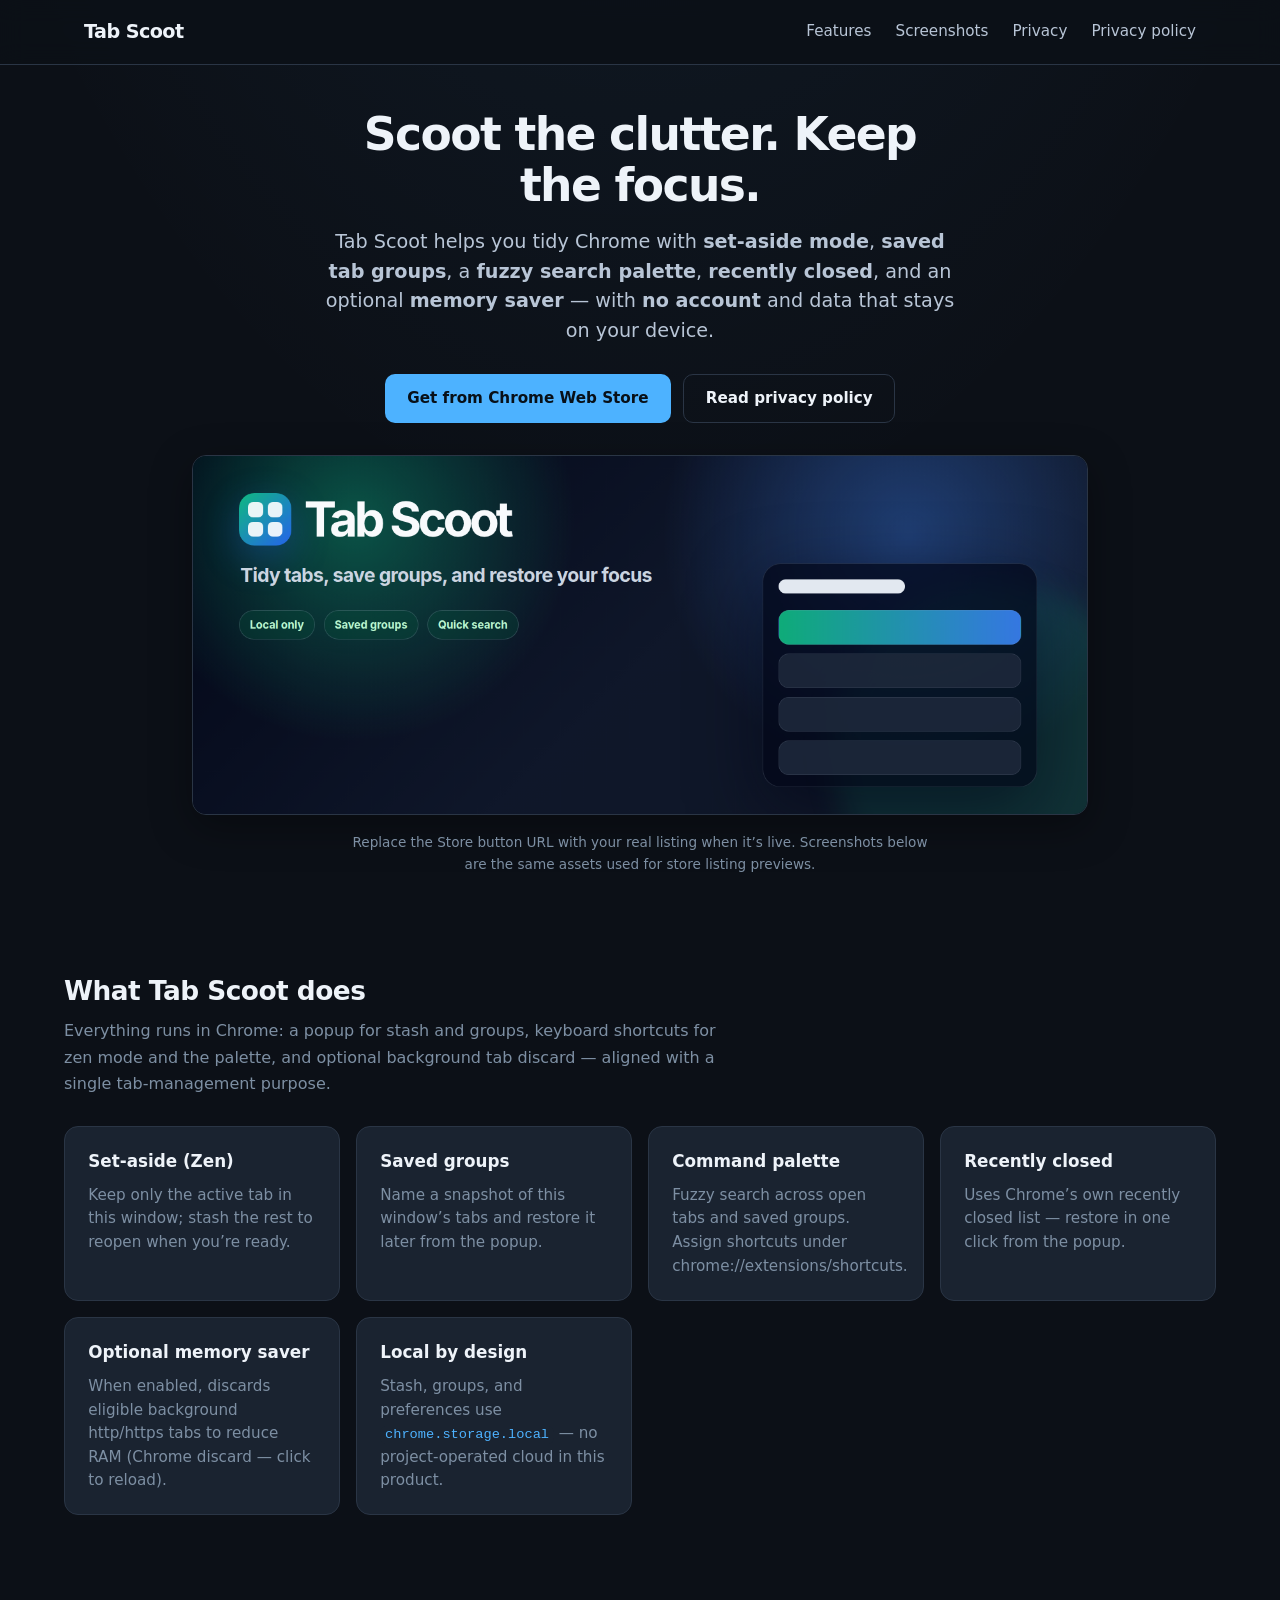
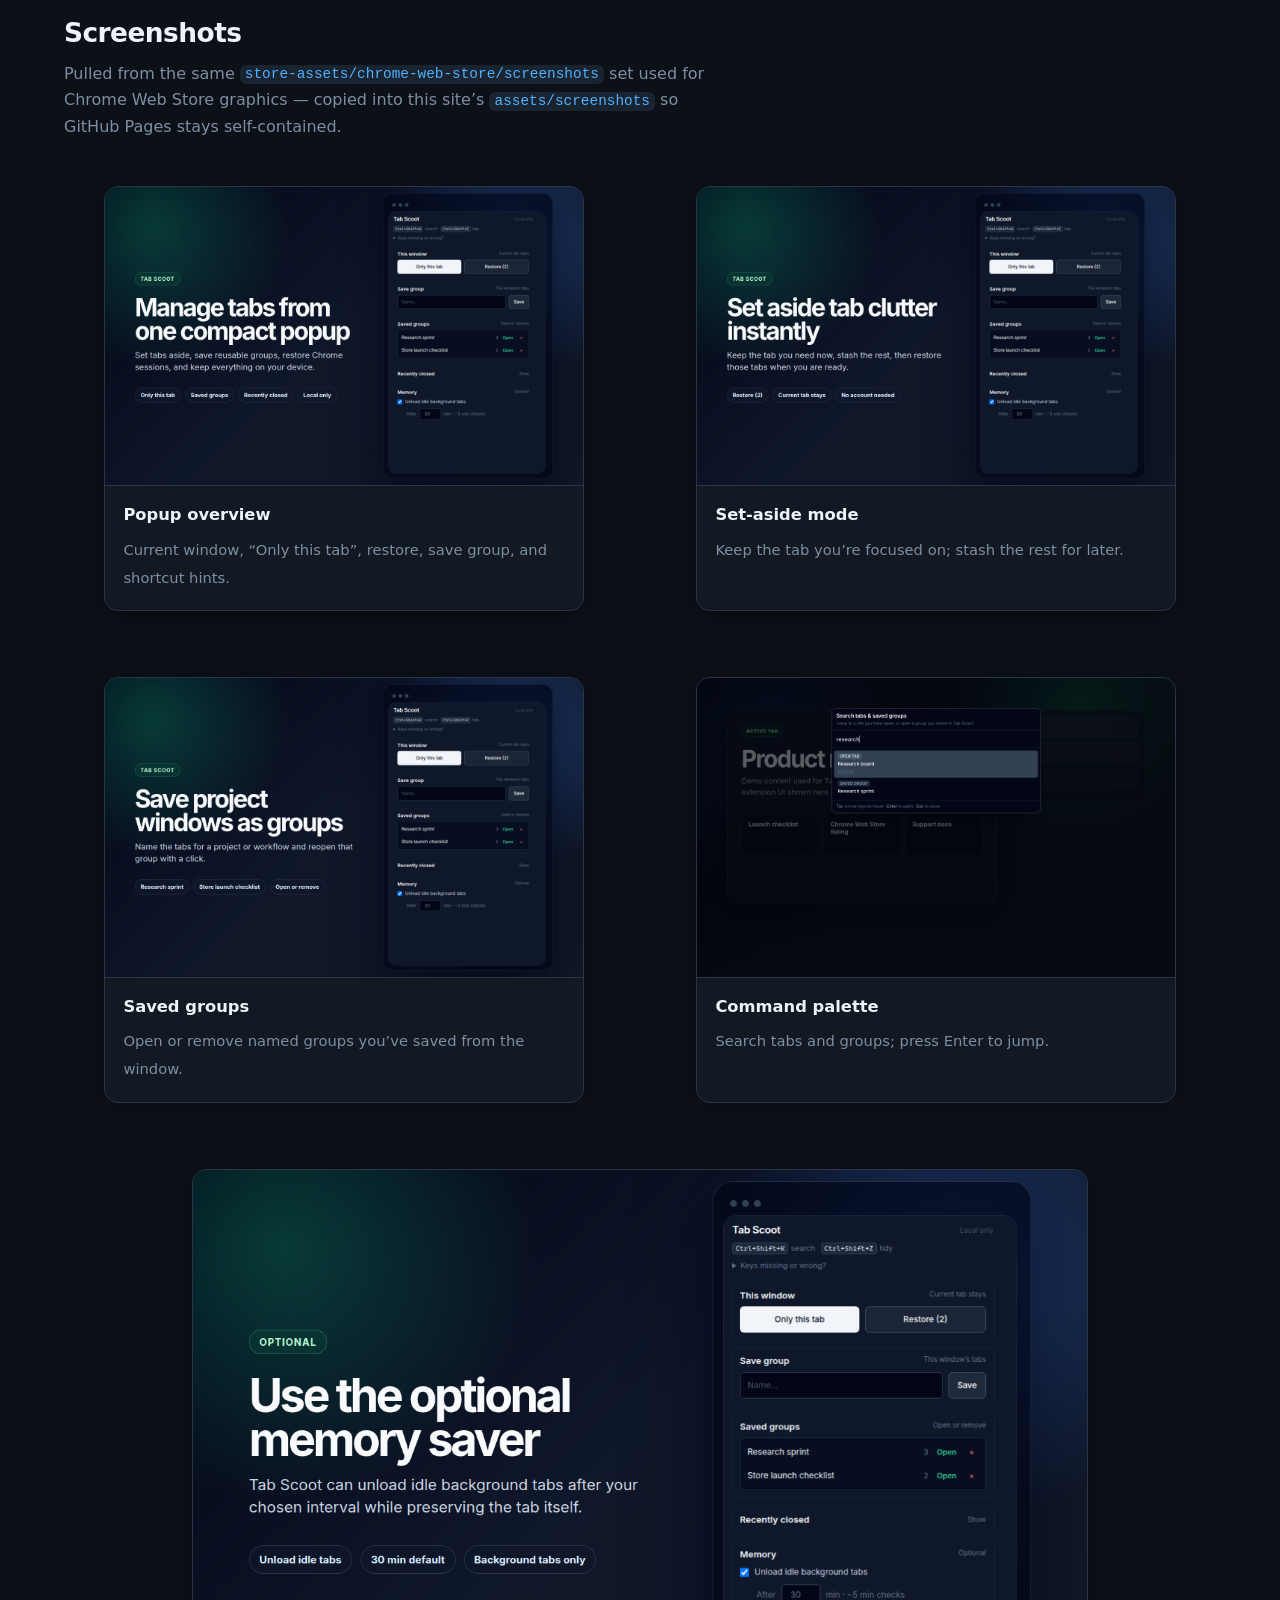
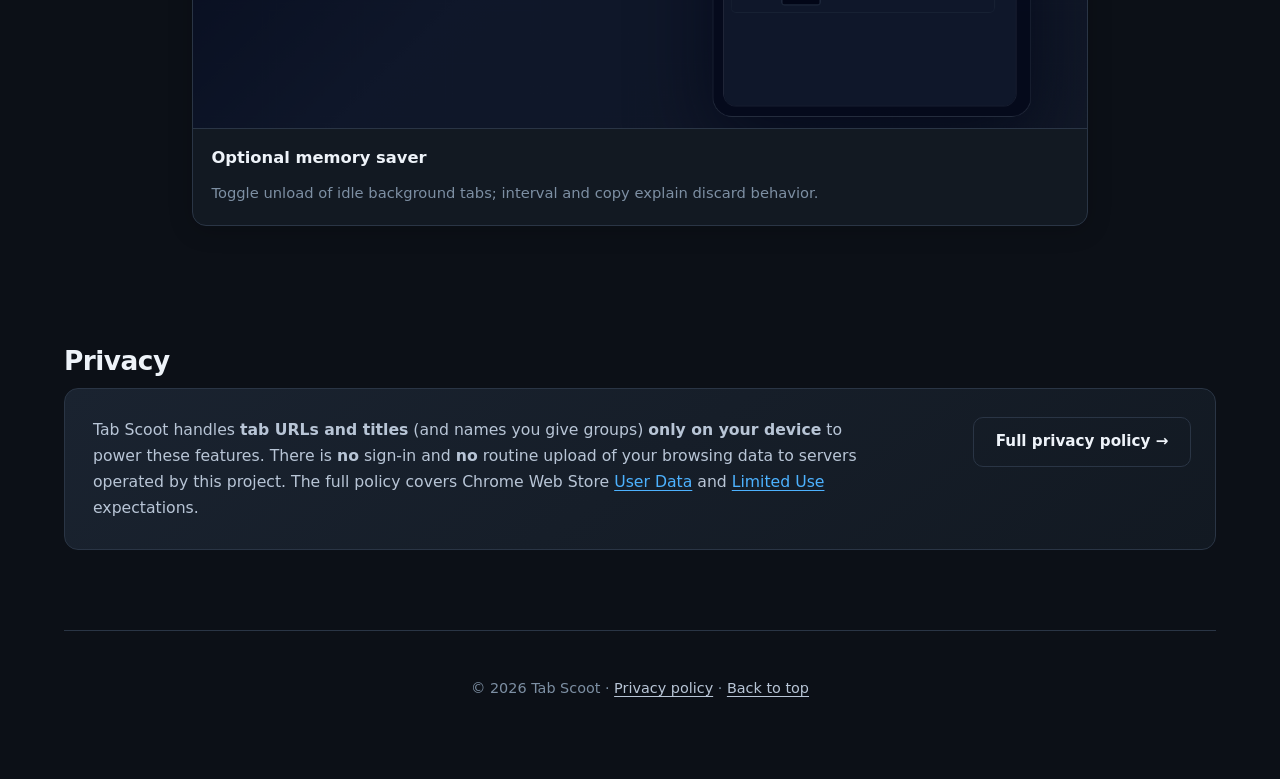
==== index.html @ df553574 "inital commit" ====
<!DOCTYPE html>
<html lang="en">
  <head>
    <meta charset="utf-8" />
    <meta name="viewport" content="width=device-width, initial-scale=1" />
    <title>Tab Scoot — Tab groups, set-aside, palette search · all local</title>
    <meta
      name="description"
      content="Tab Scoot for Chrome: set-aside mode, saved tab groups, fuzzy command palette, recently closed, optional memory saver. No account — data stays on your device."
    />
    <meta property="og:title" content="Tab Scoot" />
    <meta
      property="og:description"
      content="Calmer tabs in Chrome: set-aside, saved groups, palette search, optional discard — local only."
    />
    <meta property="og:type" content="website" />
    <meta property="og:image" content="assets/promo/marquee-1400x560.png" />
    <link rel="stylesheet" href="styles.css" />
  </head>
  <body>
    <a class="skip" href="#main">Skip to content</a>
    <header class="site">
      <div class="inner">
        <a class="logo" href="./">Tab Scoot</a>
        <nav class="site-nav" aria-label="Primary">
          <a href="#features">Features</a>
          <a href="#screenshots">Screenshots</a>
          <a href="#privacy">Privacy</a>
          <a href="./privacy.html">Privacy policy</a>
        </nav>
      </div>
    </header>

    <main id="main">
      <section class="hero wrap">
        <div class="hero-inner">
          <h1>Scoot the clutter. Keep the focus.</h1>
          <p class="lead">
            Tab Scoot helps you tidy Chrome with <strong>set-aside mode</strong>, <strong>saved tab groups</strong>, a
            <strong>fuzzy search palette</strong>, <strong>recently closed</strong>, and an optional
            <strong>memory saver</strong> — with <strong>no account</strong> and data that stays on your device.
          </p>
          <div class="hero-actions">
            <a class="btn btn-primary" href="https://chromewebstore.google.com/" rel="noopener noreferrer"
              >Get from Chrome Web Store</a
            >
            <a class="btn btn-secondary" href="./privacy.html">Read privacy policy</a>
          </div>
        </div>
        <figure class="hero-marquee" role="presentation">
          <img
            src="assets/promo/marquee-1400x560.png"
            width="1400"
            height="560"
            alt="Tab Scoot promotional banner: extension popup and tab management UI"
          />
        </figure>
        <p style="margin-top: 1rem; text-align: center; font-size: 0.85rem; color: var(--muted); max-width: 36rem; margin-inline: auto">
          Replace the Store button URL with your real listing when it’s live. Screenshots below are the same assets used for store listing previews.
        </p>
      </section>

      <section class="block wrap" id="features" aria-labelledby="features-heading">
        <h2 id="features-heading">What Tab Scoot does</h2>
        <p class="section-intro">
          Everything runs in Chrome: a popup for stash and groups, keyboard shortcuts for zen mode and the palette, and
          optional background tab discard — aligned with a single tab-management purpose.
        </p>
        <div class="feature-grid">
          <article class="feature-card">
            <h3>Set-aside (Zen)</h3>
            <p>Keep only the active tab in this window; stash the rest to reopen when you’re ready.</p>
          </article>
          <article class="feature-card">
            <h3>Saved groups</h3>
            <p>Name a snapshot of this window’s tabs and restore it later from the popup.</p>
          </article>
          <article class="feature-card">
            <h3>Command palette</h3>
            <p>Fuzzy search across open tabs and saved groups. Assign shortcuts under chrome://extensions/shortcuts.</p>
          </article>
          <article class="feature-card">
            <h3>Recently closed</h3>
            <p>Uses Chrome’s own recently closed list — restore in one click from the popup.</p>
          </article>
          <article class="feature-card">
            <h3>Optional memory saver</h3>
            <p>When enabled, discards eligible background http/https tabs to reduce RAM (Chrome discard — click to reload).</p>
          </article>
          <article class="feature-card">
            <h3>Local by design</h3>
            <p>Stash, groups, and preferences use <code>chrome.storage.local</code> — no project-operated cloud in this product.</p>
          </article>
        </div>
      </section>

      <section class="block wrap" id="screenshots" aria-labelledby="shots-heading">
        <h2 id="shots-heading">Screenshots</h2>
        <p class="section-intro">
          Pulled from the same <code>store-assets/chrome-web-store/screenshots</code> set used for Chrome Web Store
          graphics — copied into this site’s <code>assets/screenshots</code> so GitHub Pages stays self-contained.
        </p>
        <div class="shot-grid">
          <figure class="shot-card">
            <img
              src="assets/screenshots/01-popup-overview.png"
              alt="Tab Scoot popup showing current window, set-aside, save group, and shortcuts"
              width="1280"
              height="800"
              loading="lazy"
            />
            <figcaption>
              <strong>Popup overview</strong>
              <span>Current window, “Only this tab”, restore, save group, and shortcut hints.</span>
            </figcaption>
          </figure>
          <figure class="shot-card">
            <img
              src="assets/screenshots/02-set-aside-mode.png"
              alt="Tab Scoot set-aside mode before and after tidying tabs"
              width="1280"
              height="800"
              loading="lazy"
            />
            <figcaption>
              <strong>Set-aside mode</strong>
              <span>Keep the tab you’re focused on; stash the rest for later.</span>
            </figcaption>
          </figure>
          <figure class="shot-card">
            <img
              src="assets/screenshots/03-saved-groups.png"
              alt="Tab Scoot saved tab groups list in the popup"
              width="1280"
              height="800"
              loading="lazy"
            />
            <figcaption>
              <strong>Saved groups</strong>
              <span>Open or remove named groups you’ve saved from the window.</span>
            </figcaption>
          </figure>
          <figure class="shot-card">
            <img
              src="assets/screenshots/04-command-palette-search.png"
              alt="Tab Scoot command palette with search results"
              width="1280"
              height="800"
              loading="lazy"
            />
            <figcaption>
              <strong>Command palette</strong>
              <span>Search tabs and groups; press Enter to jump.</span>
            </figcaption>
          </figure>
          <figure class="shot-card" style="grid-column: 1 / -1; max-width: 56rem; margin-inline: auto">
            <img
              src="assets/screenshots/05-memory-saver.png"
              alt="Tab Scoot memory saver optional setting in the popup"
              width="1280"
              height="800"
              loading="lazy"
            />
            <figcaption>
              <strong>Optional memory saver</strong>
              <span>Toggle unload of idle background tabs; interval and copy explain discard behavior.</span>
            </figcaption>
          </figure>
        </div>
      </section>

      <section class="block wrap" id="privacy" aria-labelledby="privacy-heading">
        <h2 id="privacy-heading">Privacy</h2>
        <div class="privacy-teaser">
          <p id="privacy-teaser-text">
            Tab Scoot handles <strong>tab URLs and titles</strong> (and names you give groups) <strong>only on your
            device</strong> to power these features. There is <strong>no</strong> sign-in and <strong>no</strong>
            routine upload of your browsing data to servers operated by this project. The full policy covers Chrome Web
            Store <a href="https://developer.chrome.com/docs/webstore/program-policies/user-data-faq">User Data</a> and
            <a href="https://developer.chrome.com/docs/webstore/program-policies/limited-use">Limited Use</a> expectations.
          </p>
          <a class="btn btn-secondary" href="./privacy.html" style="flex-shrink: 0">Full privacy policy →</a>
        </div>
      </section>

      <footer class="site wrap">
        <p>
          © <span id="y"></span> Tab Scoot ·
          <a href="./privacy.html">Privacy policy</a>
          ·
          <a href="#main">Back to top</a>
        </p>
      </footer>
    </main>
    <script>
      document.getElementById('y').textContent = new Date().getFullYear();
    </script>
  </body>
</html>
---- styles.css ----
:root {
  --bg: #0c1017;
  --bg-elevated: #121922;
  --surface: #1a2330;
  --surface-hover: #222d3d;
  --text: #eef3f9;
  --text-soft: #b8c5d6;
  --muted: #7d8fa3;
  --accent: #4db2ff;
  --accent-hover: #6fc0ff;
  --accent-muted: #2a7ab8;
  --border: #2a3545;
  --radius: 14px;
  --radius-sm: 10px;
  --shadow: 0 12px 40px rgba(0, 0, 0, 0.35);
  --font: 'Segoe UI', system-ui, -apple-system, Roboto, Ubuntu, sans-serif;
}

*,
*::before,
*::after {
  box-sizing: border-box;
}

html {
  scroll-behavior: smooth;
}

body {
  margin: 0;
  font-family: var(--font);
  font-size: 1.0625rem;
  line-height: 1.65;
  color: var(--text-soft);
  background: var(--bg);
  background-image: radial-gradient(ellipse 120% 80% at 50% -30%, rgba(77, 178, 255, 0.12), transparent 55%);
}

a {
  color: var(--accent);
  text-decoration-thickness: 1px;
  text-underline-offset: 3px;
}

a:hover {
  color: var(--accent-hover);
}

code {
  font-size: 0.9em;
  color: var(--accent);
  background: var(--surface);
  padding: 0.1em 0.35em;
  border-radius: 6px;
}

.wrap {
  width: min(72rem, 94vw);
  margin: 0 auto;
  padding: 0 1.25rem 4rem;
}

/* Skip link */
.skip {
  position: absolute;
  left: -9999px;
  top: 0.75rem;
  z-index: 100;
  padding: 0.5rem 1rem;
  background: var(--accent);
  color: #0a0e12;
  font-weight: 600;
  border-radius: var(--radius-sm);
}

.skip:focus {
  left: 0.75rem;
}

header.site {
  position: sticky;
  top: 0;
  z-index: 50;
  border-bottom: 1px solid var(--border);
  background: rgba(12, 16, 23, 0.88);
  backdrop-filter: blur(12px);
}

header.site .inner {
  width: min(72rem, 94vw);
  margin: 0 auto;
  padding: 1rem 1.25rem;
  display: flex;
  align-items: center;
  justify-content: space-between;
  gap: 1rem;
  flex-wrap: wrap;
}

.logo {
  font-weight: 700;
  font-size: 1.2rem;
  letter-spacing: -0.03em;
  color: var(--text);
  text-decoration: none;
}

.logo:hover {
  color: var(--accent);
}

nav.site-nav {
  display: flex;
  flex-wrap: wrap;
  gap: 0.25rem 1.5rem;
  align-items: center;
}

nav.site-nav a {
  font-size: 0.95rem;
  font-weight: 500;
  color: var(--text-soft);
  text-decoration: none;
}

nav.site-nav a:hover {
  color: var(--accent);
}

/* Hero */
.hero {
  padding: 2.75rem 0 2rem;
  text-align: center;
}

.hero-inner {
  max-width: 40rem;
  margin: 0 auto;
}

.hero h1 {
  font-size: clamp(2rem, 4.5vw, 2.85rem);
  line-height: 1.12;
  letter-spacing: -0.035em;
  margin: 0 0 1rem;
  color: var(--text);
}

.hero .lead {
  font-size: 1.2rem;
  color: var(--text-soft);
  margin: 0 0 1.75rem;
  line-height: 1.55;
}

.hero-actions {
  display: flex;
  flex-wrap: wrap;
  gap: 0.75rem;
  justify-content: center;
  margin-bottom: 2rem;
}

.btn {
  display: inline-flex;
  align-items: center;
  justify-content: center;
  padding: 0.7rem 1.35rem;
  border-radius: var(--radius-sm);
  font-weight: 600;
  font-size: 0.95rem;
  text-decoration: none;
  border: 1px solid transparent;
  transition: background 0.15s, border-color 0.15s, color 0.15s;
}

.btn-primary {
  background: var(--accent);
  color: #081018;
}

.btn-primary:hover {
  background: var(--accent-hover);
  color: #081018;
}

.btn-secondary {
  background: transparent;
  border-color: var(--border);
  color: var(--text);
}

.btn-secondary:hover {
  border-color: var(--accent-muted);
  color: var(--accent);
}

.hero-marquee {
  margin: 0 auto;
  max-width: 56rem;
  border-radius: var(--radius);
  overflow: hidden;
  border: 1px solid var(--border);
  box-shadow: var(--shadow);
}

.hero-marquee img {
  display: block;
  width: 100%;
  height: auto;
  vertical-align: middle;
}

/* Sections */
section.block {
  padding: 3rem 0;
}

section.block h2 {
  font-size: clamp(1.35rem, 2.5vw, 1.65rem);
  color: var(--text);
  margin: 0 0 0.35rem;
  letter-spacing: -0.02em;
}

.section-intro {
  max-width: 42rem;
  margin: 0 0 1.75rem;
  color: var(--muted);
  font-size: 1rem;
}

.feature-grid {
  display: grid;
  gap: 1rem;
  grid-template-columns: repeat(auto-fit, minmax(15rem, 1fr));
}

.feature-card {
  background: var(--surface);
  border: 1px solid var(--border);
  border-radius: var(--radius);
  padding: 1.35rem 1.45rem;
  transition: border-color 0.15s, background 0.15s;
}

.feature-card:hover {
  background: var(--surface-hover);
  border-color: rgba(77, 178, 255, 0.25);
}

.feature-card h3 {
  margin: 0 0 0.5rem;
  font-size: 1.05rem;
  color: var(--text);
}

.feature-card p {
  margin: 0;
  font-size: 0.95rem;
  color: var(--muted);
  line-height: 1.55;
}

/* Screenshot gallery */
.shot-grid {
  display: grid;
  gap: 2rem;
}

@media (min-width: 900px) {
  .shot-grid {
    grid-template-columns: repeat(2, 1fr);
  }
}

.shot-card {
  background: var(--bg-elevated);
  border: 1px solid var(--border);
  border-radius: var(--radius);
  overflow: hidden;
  box-shadow: 0 4px 24px rgba(0, 0, 0, 0.2);
}

.shot-card img {
  display: block;
  width: 100%;
  height: auto;
  border-bottom: 1px solid var(--border);
}

.shot-card figcaption {
  padding: 1rem 1.15rem 1.2rem;
}

.shot-card figcaption strong {
  display: block;
  color: var(--text);
  font-size: 1.02rem;
  margin-bottom: 0.35rem;
}

.shot-card figcaption span {
  font-size: 0.92rem;
  color: var(--muted);
  line-height: 1.5;
}

/* Privacy teaser */
.privacy-teaser {
  background: linear-gradient(145deg, var(--surface) 0%, var(--bg-elevated) 100%);
  border: 1px solid var(--border);
  border-radius: var(--radius);
  padding: 1.75rem 1.5rem 1.75rem 1.75rem;
  display: flex;
  flex-wrap: wrap;
  align-items: flex-start;
  justify-content: space-between;
  gap: 1.25rem;
}

.privacy-teaser p {
  margin: 0;
  max-width: 48rem;
  color: var(--text-soft);
  font-size: 0.98rem;
}

/* Footer */
footer.site {
  margin-top: 2rem;
  padding-top: 2rem;
  border-top: 1px solid var(--border);
  color: var(--muted);
  font-size: 0.9rem;
  text-align: center;
}

footer.site a {
  color: var(--text-soft);
}

footer.site a:hover {
  color: var(--accent);
}

/* ——— Privacy policy page ——— */
article.policy {
  padding: 2rem 0 1rem;
}

article.policy h1 {
  font-size: clamp(1.65rem, 3vw, 2rem);
  margin-bottom: 0.5rem;
  color: var(--text);
}

article.policy .meta {
  color: var(--muted);
  font-size: 0.92rem;
  margin-bottom: 1.75rem;
  line-height: 1.55;
}

article.policy .note {
  background: var(--surface);
  border-left: 4px solid var(--accent-muted);
  padding: 0.85rem 1.1rem;
  margin: 1.25rem 0;
  font-size: 0.95rem;
  color: var(--text-soft);
  border-radius: 0 var(--radius-sm) var(--radius-sm) 0;
}

article.policy h2 {
  font-size: 1.2rem;
  margin-top: 2.25rem;
  margin-bottom: 0.65rem;
  padding-top: 1.5rem;
  border-top: 1px solid var(--border);
  color: var(--text);
}

article.policy h2:first-of-type {
  border-top: none;
  padding-top: 0;
  margin-top: 0;
}

article.policy p,
article.policy li {
  color: var(--text-soft);
}

article.policy strong {
  color: var(--text);
}

article.policy table {
  width: 100%;
  border-collapse: collapse;
  font-size: 0.88rem;
  margin: 1rem 0;
}

article.policy th,
article.policy td {
  border: 1px solid var(--border);
  padding: 0.65rem 0.8rem;
  text-align: left;
  vertical-align: top;
}

article.policy th {
  background: var(--surface);
  color: var(--text);
}

article.policy ul {
  padding-left: 1.35rem;
}

article.policy ol {
  padding-left: 1.35rem;
}

article.policy li + li {
  margin-top: 0.35rem;
}
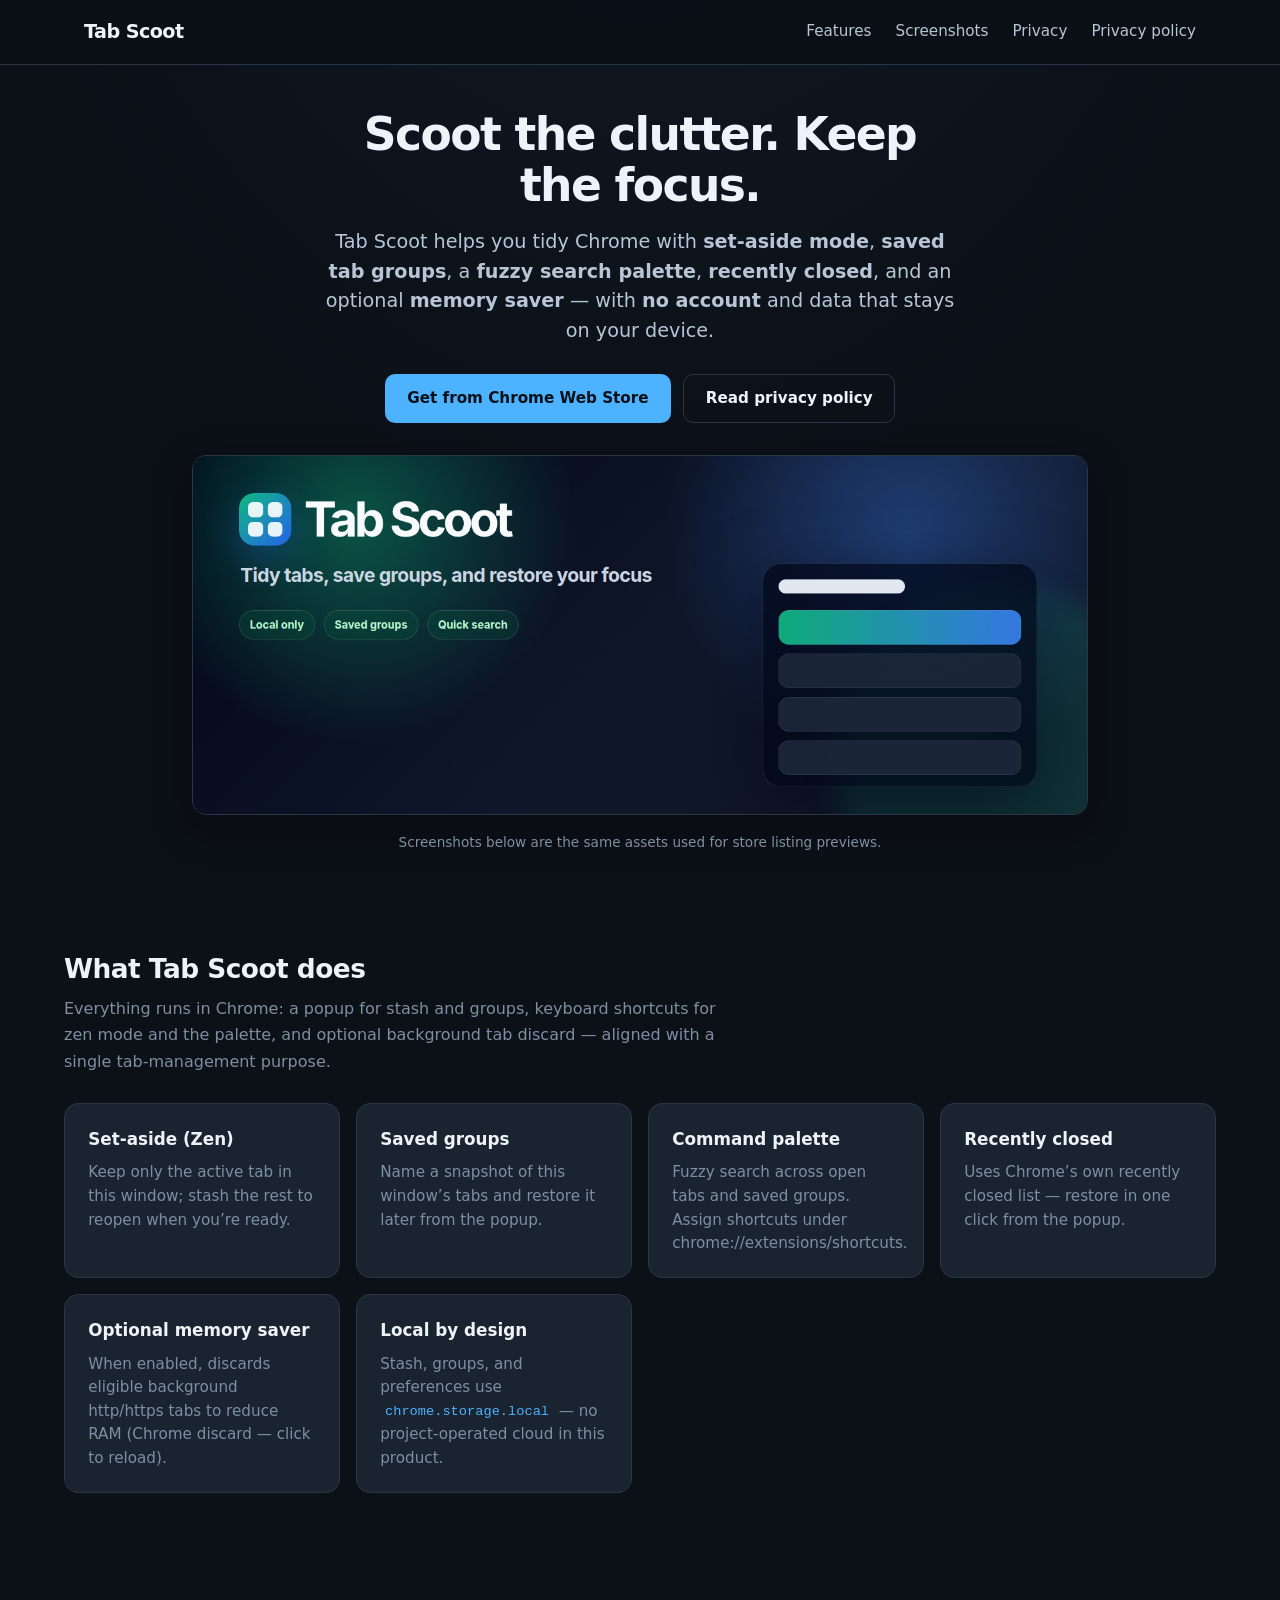
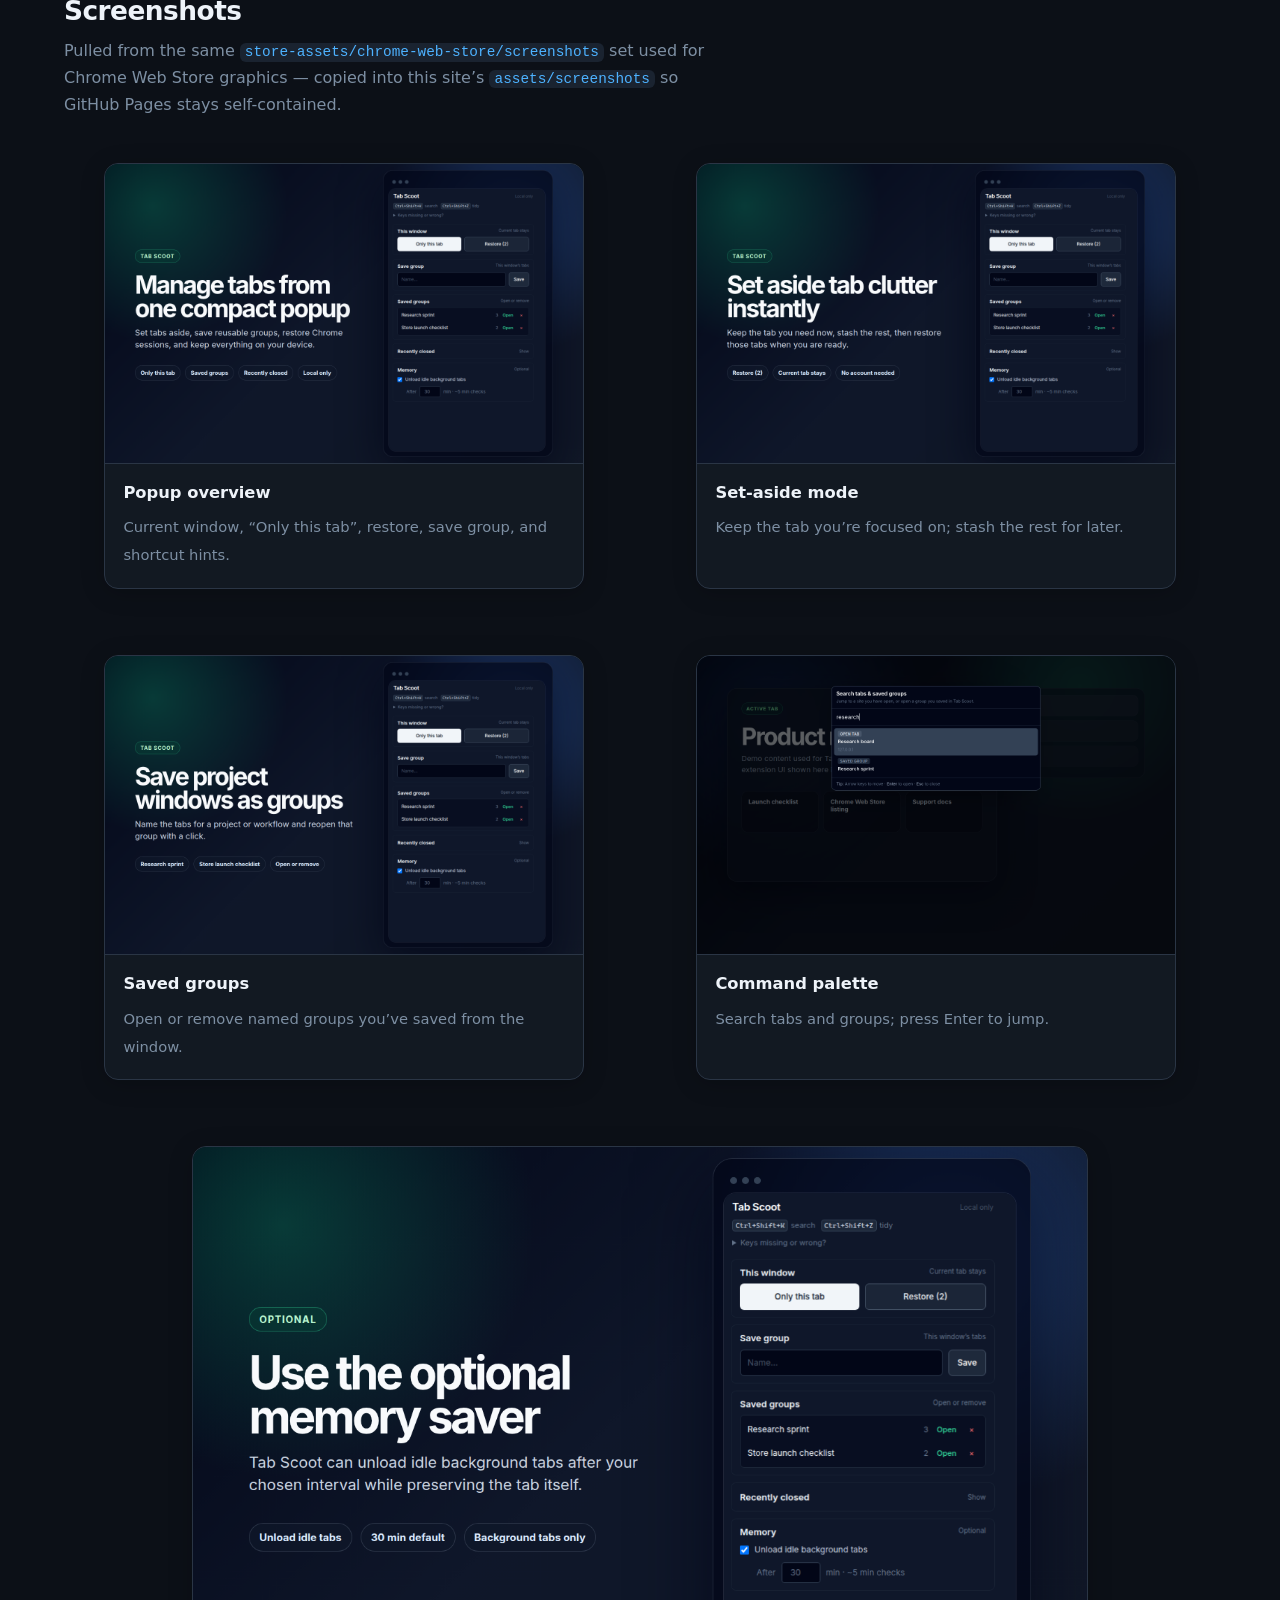
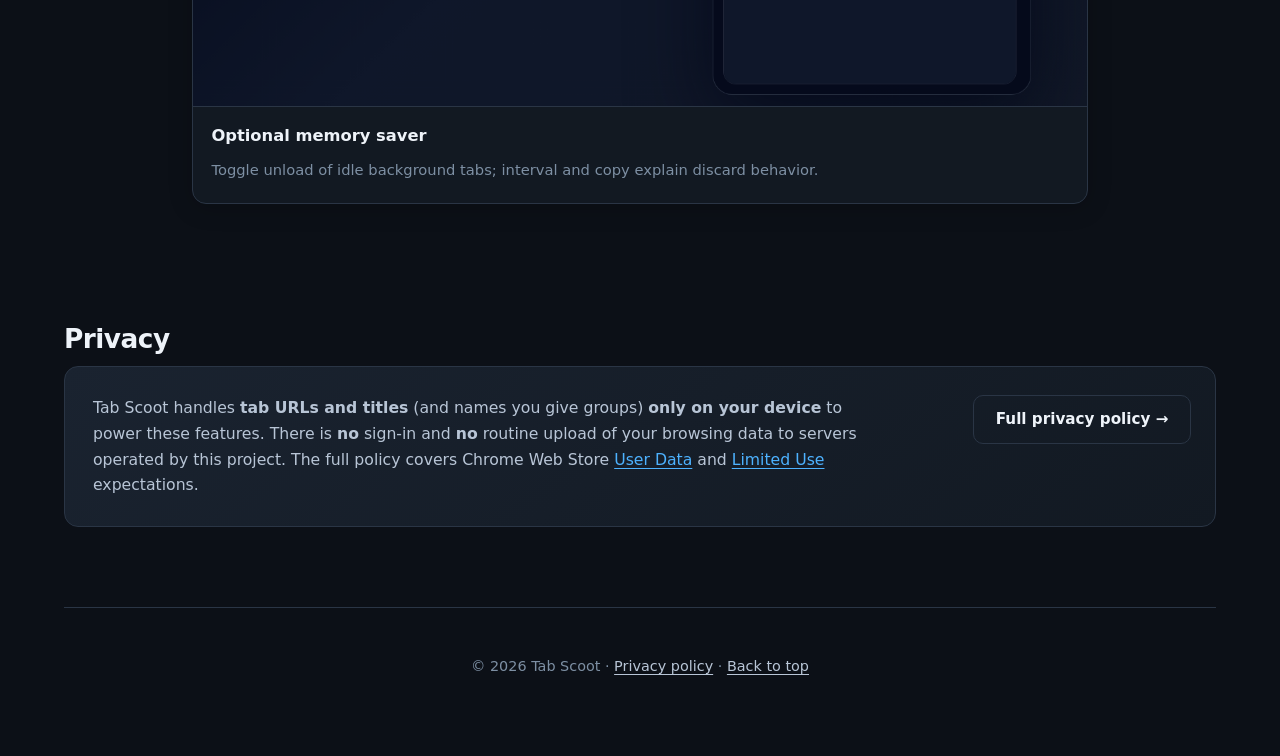
==== commit ffed9b98: "Add Chrome Web Store listing URL Co-authored-by: Stanley Ho <TheStanHo@users.noreply.github.com>" ====
--- a/index.html
+++ b/index.html
@@ -41,7 +41,7 @@
             <strong>memory saver</strong> — with <strong>no account</strong> and data that stays on your device.
           </p>
           <div class="hero-actions">
-            <a class="btn btn-primary" href="https://chromewebstore.google.com/" rel="noopener noreferrer"
+            <a class="btn btn-primary" href="https://chromewebstore.google.com/detail/dogcmijabanficaningapbahnikikemm?utm_source=item-share-cb" rel="noopener noreferrer"
               >Get from Chrome Web Store</a
             >
             <a class="btn btn-secondary" href="./privacy.html">Read privacy policy</a>
@@ -56,7 +56,7 @@
           />
         </figure>
         <p style="margin-top: 1rem; text-align: center; font-size: 0.85rem; color: var(--muted); max-width: 36rem; margin-inline: auto">
-          Replace the Store button URL with your real listing when it’s live. Screenshots below are the same assets used for store listing previews.
+          Screenshots below are the same assets used for store listing previews.
         </p>
       </section>
 
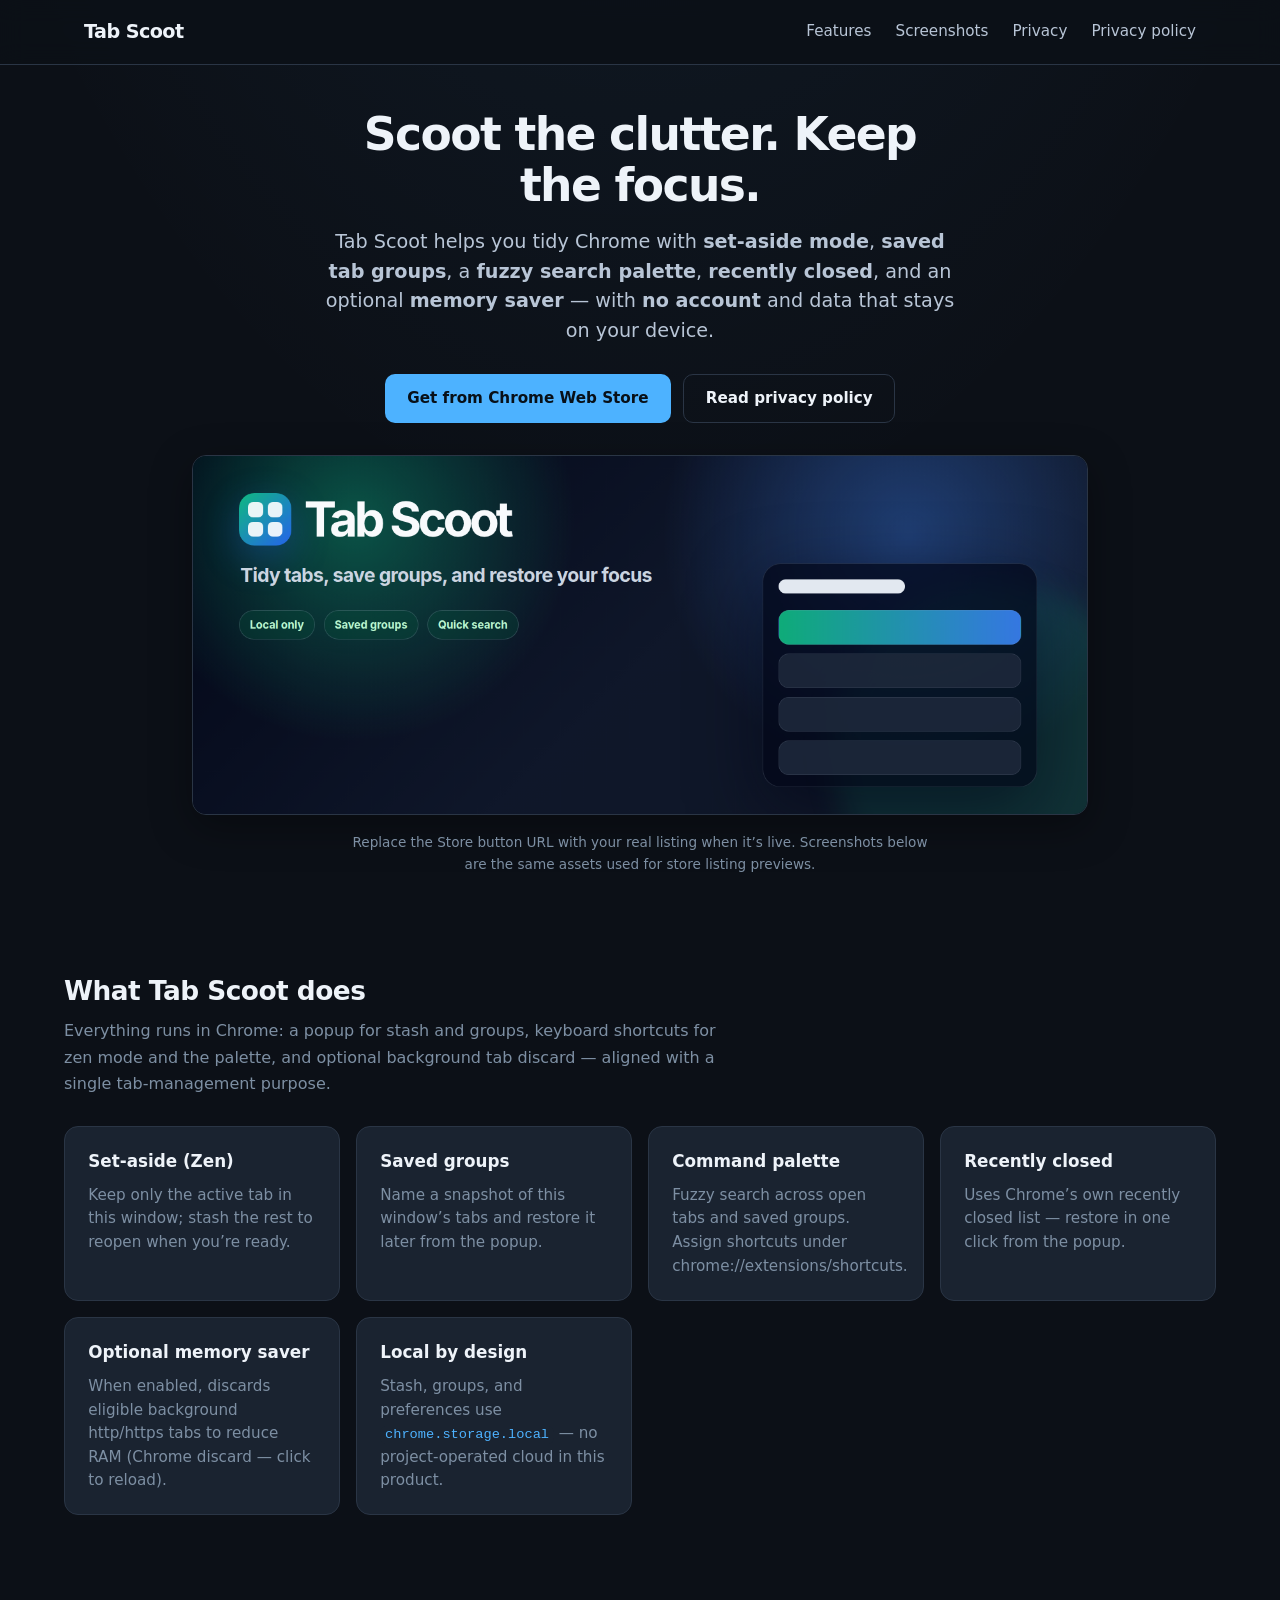
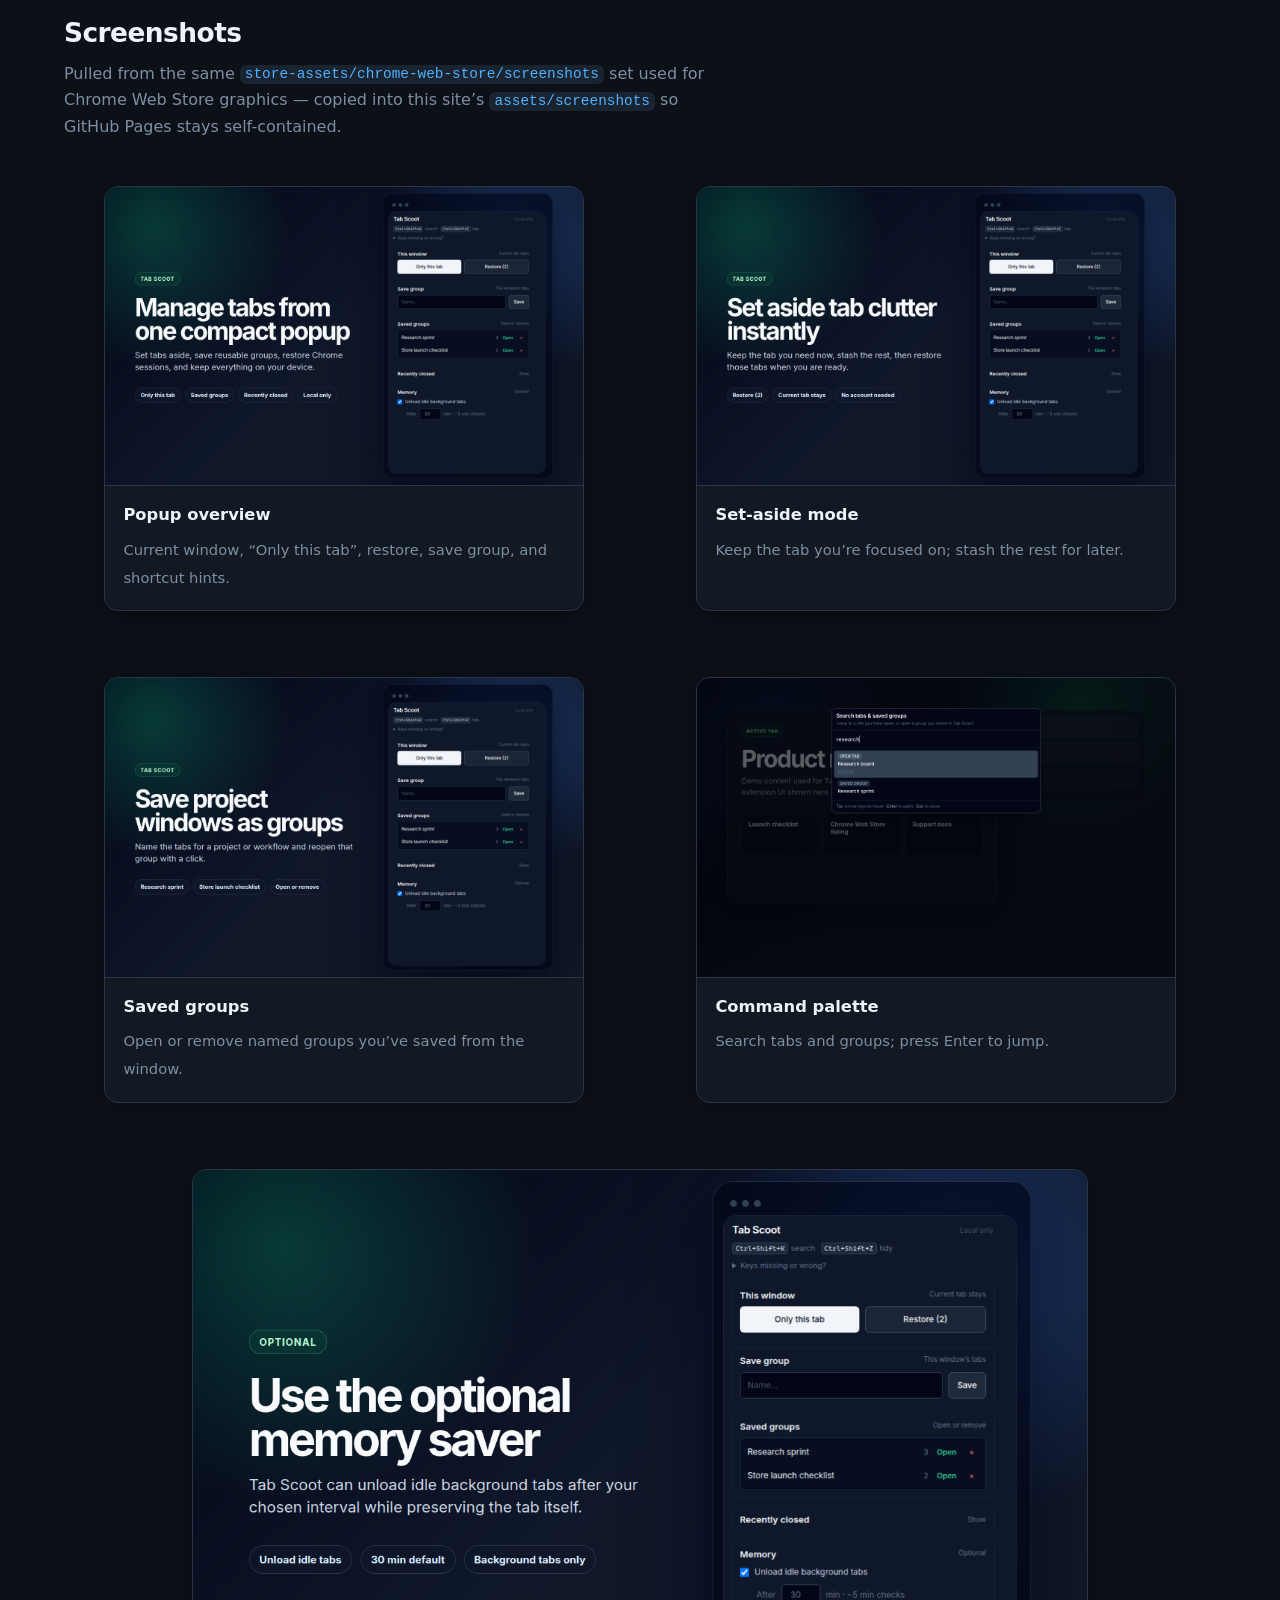
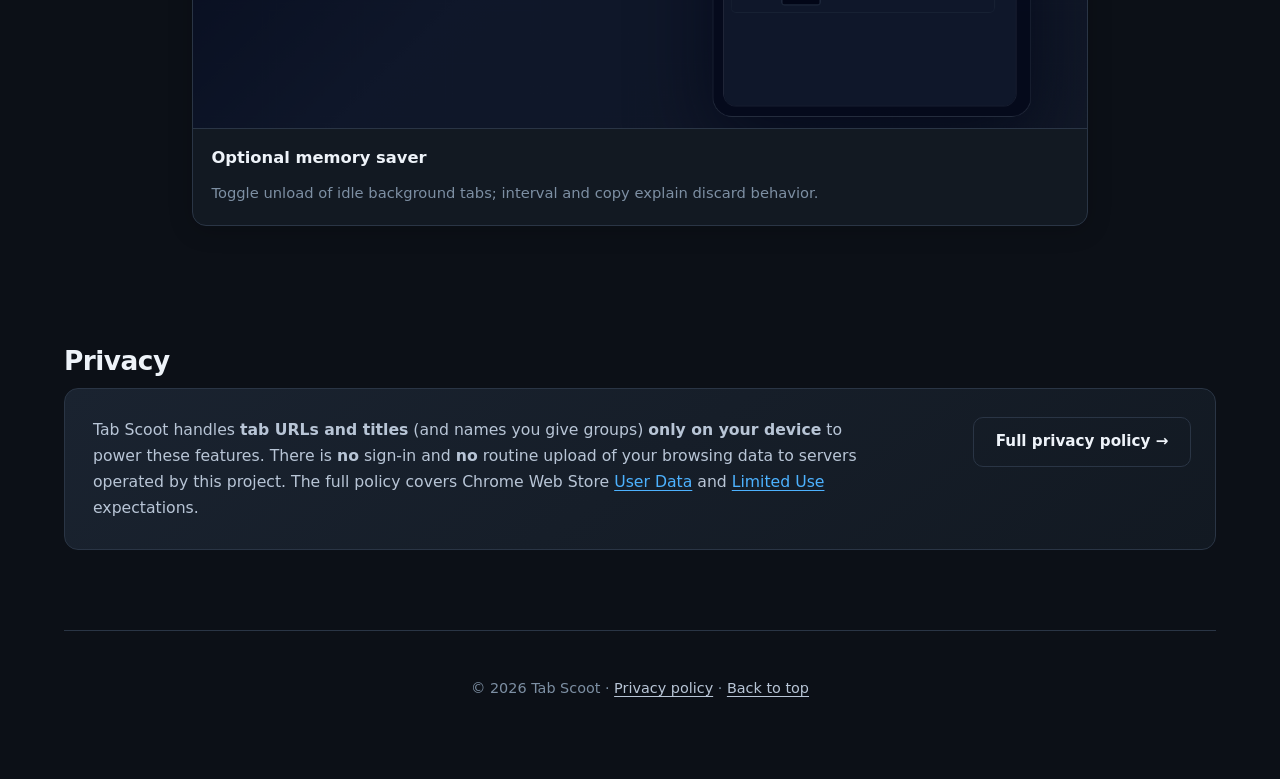
==== commit c4c09fc4: "Add favicon links to index and privacy pages" ====
--- a/index.html
+++ b/index.html
@@ -3,6 +3,10 @@
   <head>
     <meta charset="utf-8" />
     <meta name="viewport" content="width=device-width, initial-scale=1" />
+    <link rel="icon" href="favicon.ico" sizes="any" />
+    <link rel="icon" type="image/png" sizes="32x32" href="favicon-32x32.png" />
+    <link rel="icon" type="image/png" sizes="16x16" href="favicon-16x16.png" />
+    <link rel="apple-touch-icon" href="apple-touch-icon.png" />
     <title>Tab Scoot — Tab groups, set-aside, palette search · all local</title>
     <meta
       name="description"
@@ -41,7 +45,7 @@
             <strong>memory saver</strong> — with <strong>no account</strong> and data that stays on your device.
           </p>
           <div class="hero-actions">
-            <a class="btn btn-primary" href="https://chromewebstore.google.com/detail/dogcmijabanficaningapbahnikikemm?utm_source=item-share-cb" rel="noopener noreferrer"
+            <a class="btn btn-primary" href="https://chromewebstore.google.com/" rel="noopener noreferrer"
               >Get from Chrome Web Store</a
             >
             <a class="btn btn-secondary" href="./privacy.html">Read privacy policy</a>
@@ -56,7 +60,7 @@
           />
         </figure>
         <p style="margin-top: 1rem; text-align: center; font-size: 0.85rem; color: var(--muted); max-width: 36rem; margin-inline: auto">
-          Screenshots below are the same assets used for store listing previews.
+          Replace the Store button URL with your real listing when it’s live. Screenshots below are the same assets used for store listing previews.
         </p>
       </section>
 
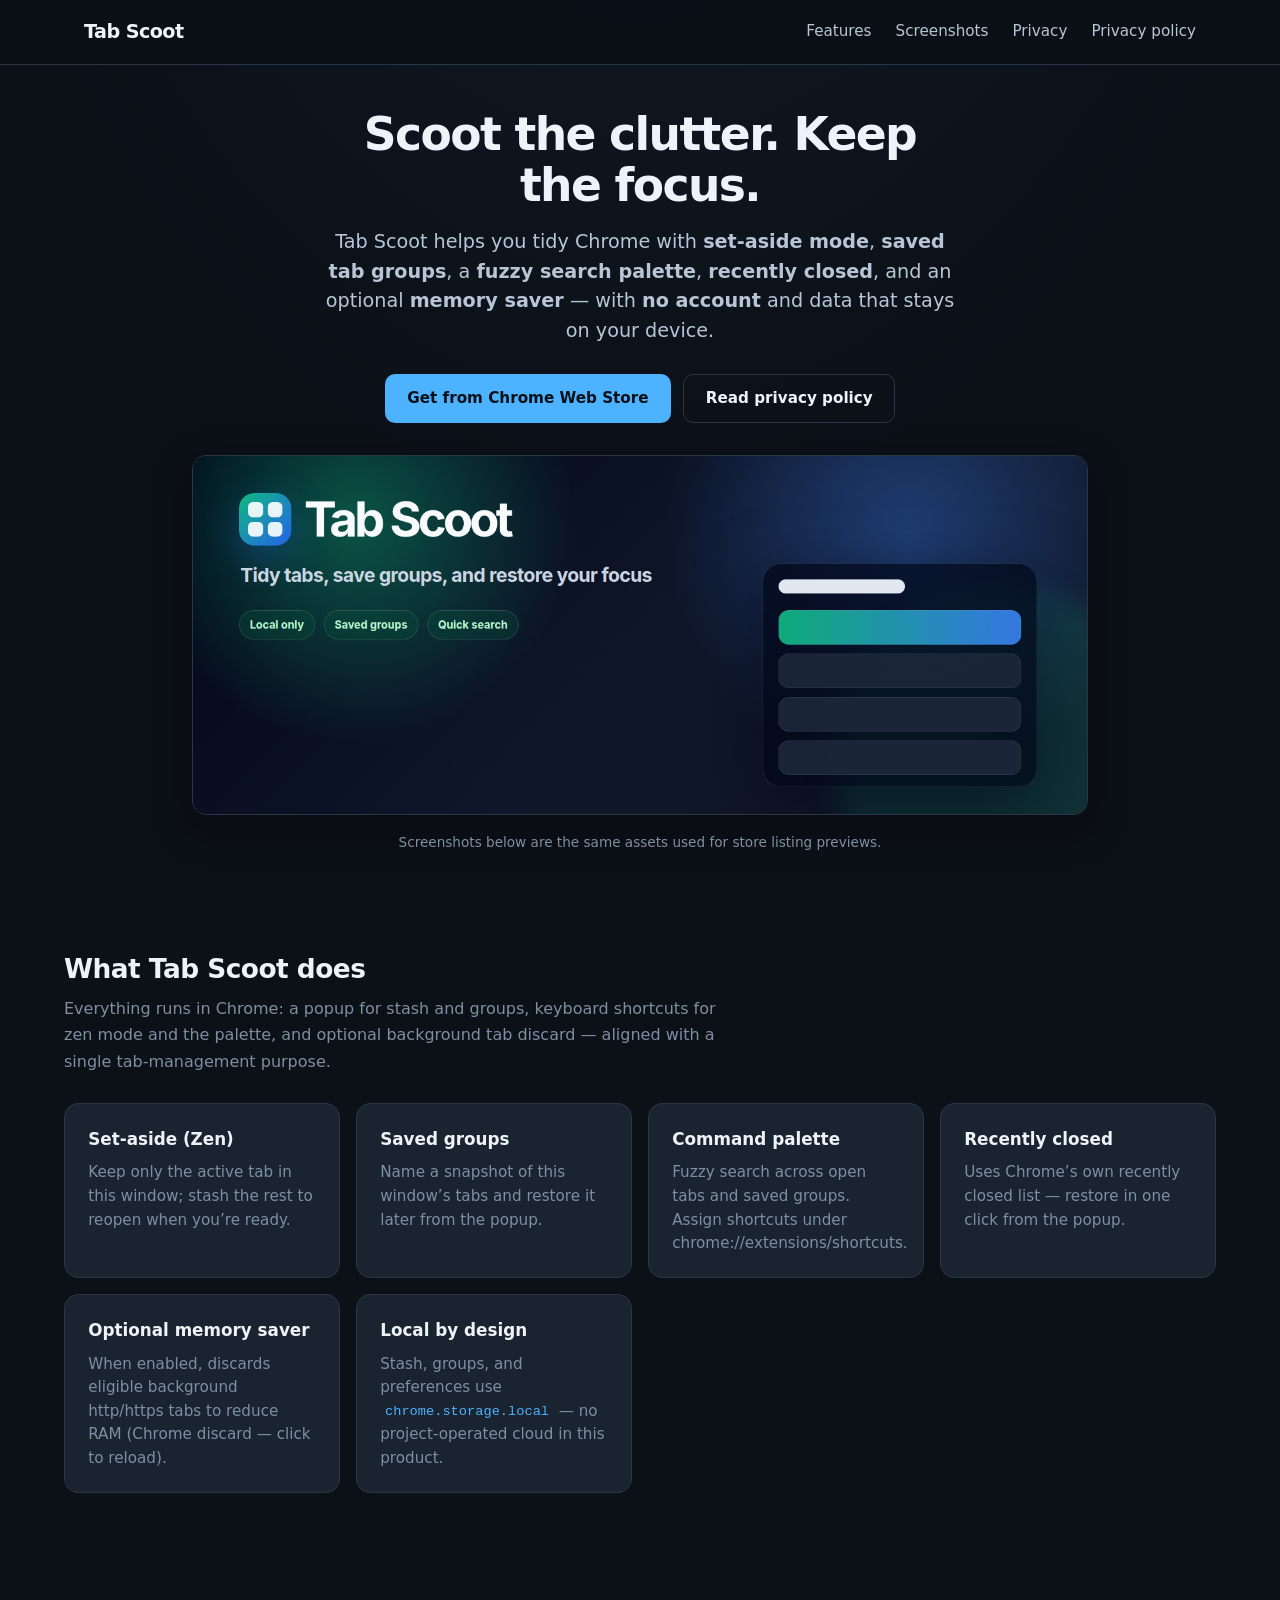
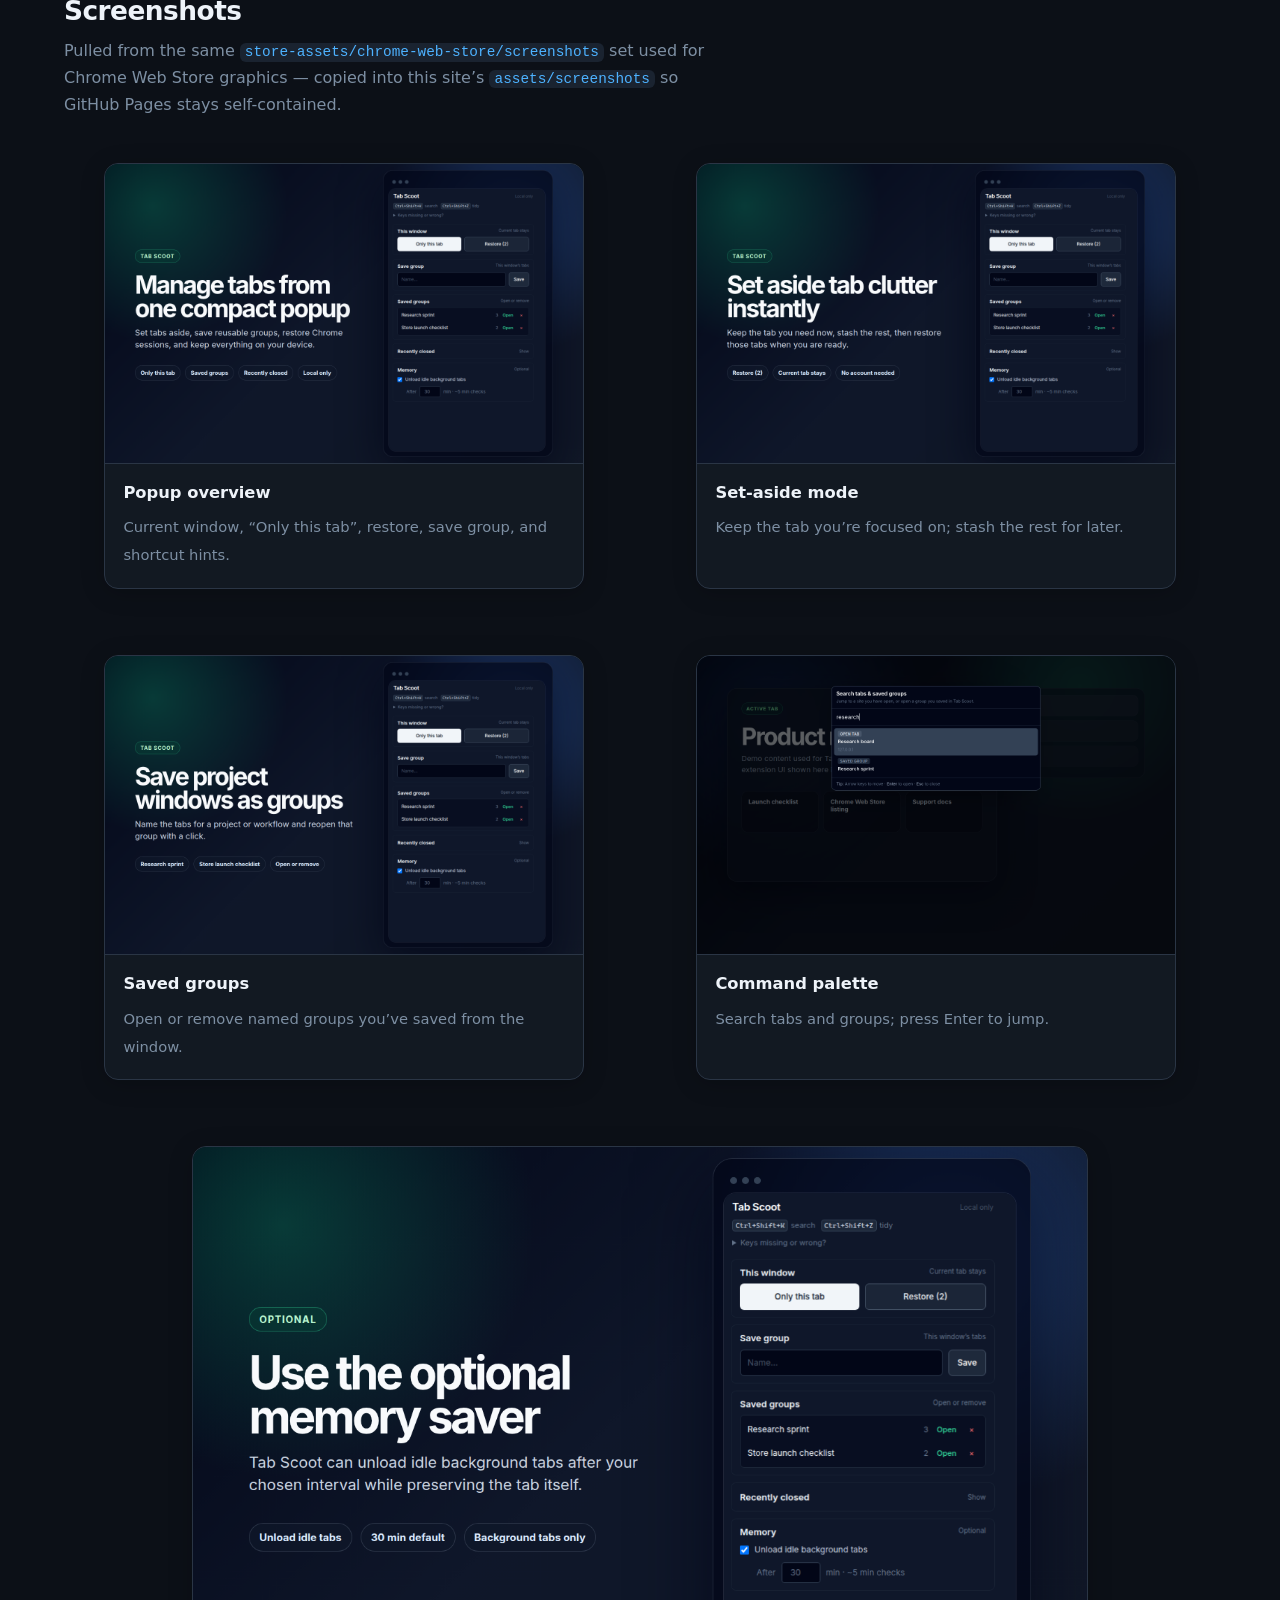
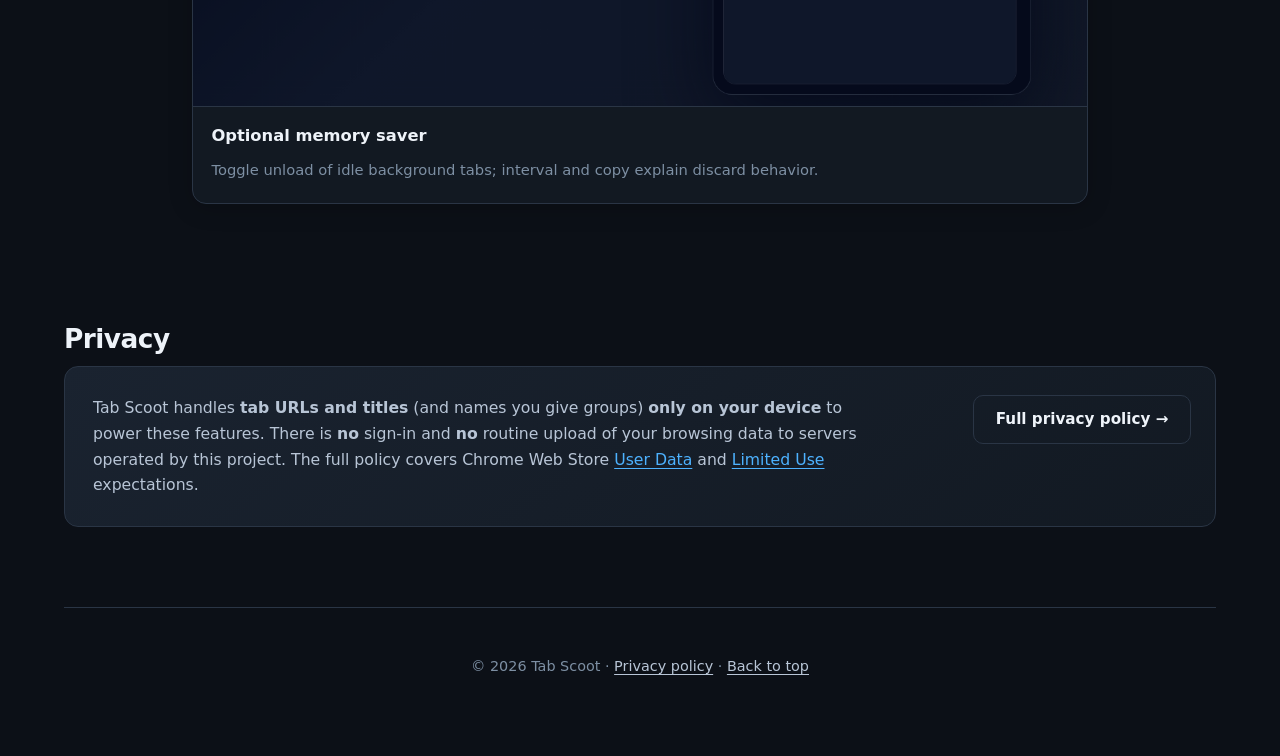
==== commit 62fb1f76: "Merge branch 'main' of https://github.com/TheStanHo/TabScoot" ====
--- a/index.html
+++ b/index.html
@@ -45,7 +45,7 @@
             <strong>memory saver</strong> — with <strong>no account</strong> and data that stays on your device.
           </p>
           <div class="hero-actions">
-            <a class="btn btn-primary" href="https://chromewebstore.google.com/" rel="noopener noreferrer"
+            <a class="btn btn-primary" href="https://chromewebstore.google.com/detail/dogcmijabanficaningapbahnikikemm?utm_source=item-share-cb" rel="noopener noreferrer"
               >Get from Chrome Web Store</a
             >
             <a class="btn btn-secondary" href="./privacy.html">Read privacy policy</a>
@@ -60,7 +60,7 @@
           />
         </figure>
         <p style="margin-top: 1rem; text-align: center; font-size: 0.85rem; color: var(--muted); max-width: 36rem; margin-inline: auto">
-          Replace the Store button URL with your real listing when it’s live. Screenshots below are the same assets used for store listing previews.
+          Screenshots below are the same assets used for store listing previews.
         </p>
       </section>
 
